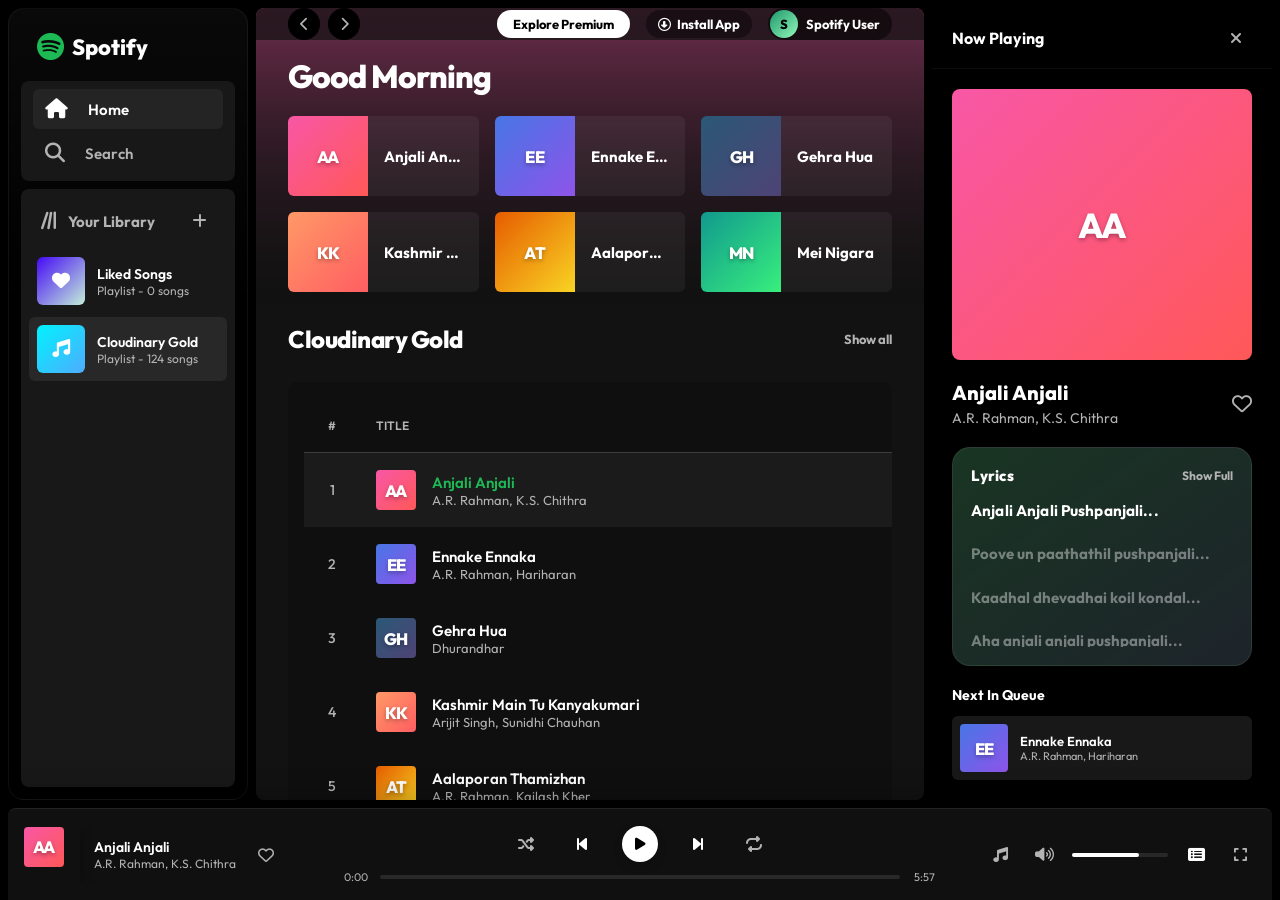
==== index.html @ 9e278f8b "Add files via upload" ====
<!DOCTYPE html>
<html lang="en">
<head>
  <meta charset="UTF-8">
  <meta name="viewport" content="width=device-width, initial-scale=1.0">
  <title>Spotify - Web Player: Music for everyone</title>
  <!-- Google Fonts for premium modern typography -->
  <link rel="preconnect" href="https://fonts.googleapis.com">
  <link rel="preconnect" href="https://fonts.gstatic.com" crossorigin>
  <link href="https://fonts.googleapis.com/css2?family=Outfit:wght@300;400;500;600;700;800&display=swap" rel="stylesheet">
  <!-- FontAwesome for standard premium Spotify iconography -->
  <link rel="stylesheet" href="https://cdnjs.cloudflare.com/ajax/libs/font-awesome/6.4.0/css/all.min.css">
  <link rel="stylesheet" href="style copy.css">
</head>
<body>
  <div class="app-container">
    <!-- LEFT SIDEBAR -->
    <aside class="sidebar">
      <div class="sidebar-logo">
        <i class="fa-brands fa-spotify"></i>
        <span>Spotify</span>
      </div>
      
      <nav class="sidebar-nav">
        <a href="#" class="nav-item active" id="nav-home">
          <i class="fa-solid fa-house"></i>
          <span>Home</span>
        </a>
        <a href="#" class="nav-item" id="nav-search">
          <i class="fa-solid fa-magnifying-glass"></i>
          <span>Search</span>
        </a>
      </nav>

      <div class="sidebar-library">
        <div class="library-header">
          <button class="library-title-btn">
            <i class="fa-solid fa-lines-leaning"></i>
            <span>Your Library</span>
          </button>
          <button class="add-btn" id="add-playlist-btn" title="Create playlist">
            <i class="fa-solid fa-plus"></i>
          </button>
        </div>

        <div class="library-scrollable">
          <!-- Liked Songs Playlist Card -->
          <div class="library-item" id="lib-liked-songs">
            <div class="liked-badge">
              <i class="fa-solid fa-heart"></i>
            </div>
            <div class="item-info">
              <span class="item-title">Liked Songs</span>
              <span class="item-sub">Playlist - <span id="liked-count-badge">0</span> songs</span>
            </div>
          </div>

          <!-- Featured Cloudinary Playlist Card -->
          <div class="library-item active" id="lib-hits">
            <div class="playlist-art-gradient">
              <i class="fa-solid fa-music"></i>
            </div>
            <div class="item-info">
              <span class="item-title">Cloudinary Gold</span>
              <span class="item-sub">Playlist - <span id="total-count-badge">0</span> songs</span>
            </div>
          </div>
        </div>
      </div>
    </aside>

    <!-- MAIN VIEWS PANEL -->
    <main class="main-content" id="main-scrollable">
      <!-- HEADER BAR -->
      <header class="main-header">
        <div class="header-navigation">
          <button class="nav-arrow" id="nav-back-btn" title="Go back">
            <i class="fa-solid fa-chevron-left"></i>
          </button>
          <button class="nav-arrow" id="nav-forward-btn" title="Go forward">
            <i class="fa-solid fa-chevron-right"></i>
          </button>
          
          <!-- SEARCH BAR CONTAINER (Only visible in search mode) -->
          <div class="search-bar-container" id="search-container">
            <i class="fa-solid fa-magnifying-glass search-bar-icon"></i>
            <input type="text" id="search-input" placeholder="What do you want to play?" autocomplete="off">
            <button class="clear-search-btn" id="clear-search-btn" style="display: none;">
              <i class="fa-solid fa-xmark"></i>
            </button>
          </div>
        </div>

        <div class="header-actions">
          <a href="https://github.com" target="_blank" class="explore-premium-btn">Explore Premium</a>
          <button class="install-app-btn"><i class="fa-regular fa-circle-down"></i> Install App</button>
          <button class="profile-btn">
            <div class="profile-avatar">S</div>
            <span class="profile-name">Spotify User</span>
          </button>
        </div>
      </header>

      <!-- DYNAMIC DUST GRID BACKGROUND -->
      <div class="ambient-overlay" id="ambient-overlay"></div>

      <!-- VIEW 1: HOME VIEW -->
      <section class="content-view" id="view-home">
        <div class="home-greeting">
          <h1 id="greeting-text">Good Evening</h1>
        </div>

        <!-- 6-CARD QUICK GRID -->
        <div class="quick-grid" id="quick-grid-container">
          <!-- Dynamic rendering inside app.js -->
        </div>

        <!-- FEATURED SHELF: CLOUDINARY GOLD TRACKS -->
        <div class="shelf-section">
          <div class="shelf-header">
            <h2>Cloudinary Gold</h2>
            <span class="show-all">Show all</span>
          </div>
          
          <!-- PLAYLIST TABLE VIEW (Main interactive list of 12 songs) -->
          <div class="playlist-table-container">
            <table class="tracklist-table">
              <thead>
                <tr>
                  <th class="col-index">#</th>
                  <th class="col-title">Title</th>
                  <th class="col-album">Album</th>
                  <th class="col-date">Date added</th>
                  <th class="col-duration"><i class="fa-regular fa-clock"></i></th>
                </tr>
              </thead>
              <tbody id="tracklist-tbody">
                <!-- Dynamically populated via JS -->
              </tbody>
            </table>
          </div>
        </div>

        <!-- RECOMMENDED PODCASTS SHELF -->
        <div class="shelf-section top-margin-shelf">
          <div class="shelf-header">
            <h2>Made For You</h2>
            <span class="show-all">Show all</span>
          </div>
          <div class="card-grid">
            <div class="playlist-card">
              <div class="card-img-wrapper">
                <div class="card-gradient bg-1">
                  <i class="fa-solid fa-bolt"></i>
                </div>
                <button class="card-play-btn" id="shelf-play-1"><i class="fa-solid fa-play"></i></button>
              </div>
              <span class="card-title">Daily Mix 1</span>
              <span class="card-description">Sid Sriram, A.R. Rahman, and more hits curated for you.</span>
            </div>
            
            <div class="playlist-card">
              <div class="card-img-wrapper">
                <div class="card-gradient bg-2">
                  <i class="fa-solid fa-fire-flame-curved"></i>
                </div>
                <button class="card-play-btn" id="shelf-play-2"><i class="fa-solid fa-play"></i></button>
              </div>
              <span class="card-title">Chill Vibes</span>
              <span class="card-description">Unwind with premium acoustic melodies.</span>
            </div>

            <div class="playlist-card">
              <div class="card-img-wrapper">
                <div class="card-gradient bg-3">
                  <i class="fa-solid fa-heart"></i>
                </div>
                <button class="card-play-btn" id="shelf-play-3"><i class="fa-solid fa-play"></i></button>
              </div>
              <span class="card-title">Retro Gold</span>
              <span class="card-description">Nostalgic tracks from the late 90s and early 2000s.</span>
            </div>

            <div class="playlist-card">
              <div class="card-img-wrapper">
                <div class="card-gradient bg-4">
                  <i class="fa-solid fa-guitar"></i>
                </div>
                <button class="card-play-btn" id="shelf-play-4"><i class="fa-solid fa-play"></i></button>
              </div>
              <span class="card-title">Focus Flow</span>
              <span class="card-description">Instrumentals and rhythmic low-fi beats.</span>
            </div>
          </div>
        </div>
      </section>

      <!-- VIEW 2: SEARCH VIEW -->
      <section class="content-view" id="view-search" style="display: none;">
        <h2 class="search-view-title" id="search-title-text">Browse all</h2>
        
        <!-- SEARCH RESULTS CONTAINER -->
        <div class="search-results-section" id="search-results-section" style="display: none;">
          <div class="search-results-grid">
            <!-- Top Result Card -->
            <div class="top-result-card" id="top-result-card">
              <h3>Top Result</h3>
              <div class="top-result-content" id="top-result-content-container">
                <!-- Dynamically rendered -->
              </div>
            </div>

            <!-- Matching Songs List -->
            <div class="matching-songs-container">
              <h3>Songs</h3>
              <div class="matching-songs-list" id="matching-songs-list">
                <!-- Dynamically rendered -->
              </div>
            </div>
          </div>
        </div>

        <!-- BROWSE CATEGORIES GRID -->
        <div class="categories-grid" id="search-categories-grid">
          <div class="category-card" style="background-color: rgb(39, 133, 106);">
            <span class="cat-title">Podcasts</span>
            <img src="https://images.unsplash.com/photo-1590602847861-f357a9332bbc?q=80&w=200&auto=format&fit=crop" class="cat-img" alt="Podcasts">
          </div>
          <div class="category-card" style="background-color: rgb(30, 50, 100);">
            <span class="cat-title">Live Events</span>
            <img src="https://images.unsplash.com/photo-1514525253161-7a46d19cd819?q=80&w=200&auto=format&fit=crop" class="cat-img" alt="Live Events">
          </div>
          <div class="category-card" style="background-color: rgb(232, 17, 137);">
            <span class="cat-title">Made For You</span>
            <img src="https://images.unsplash.com/photo-1470225620780-dba8ba36b745?q=80&w=200&auto=format&fit=crop" class="cat-img" alt="Made For You">
          </div>
          <div class="category-card" style="background-color: rgb(225, 51, 0);">
            <span class="cat-title">New Releases</span>
            <img src="https://images.unsplash.com/photo-1507838153414-b4b713384a76?q=80&w=200&auto=format&fit=crop" class="cat-img" alt="New Releases">
          </div>
          <div class="category-card" style="background-color: rgb(80, 155, 245);">
            <span class="cat-title">Pop</span>
            <img src="https://images.unsplash.com/photo-1511671782779-c97d3d27a1d4?q=80&w=200&auto=format&fit=crop" class="cat-img" alt="Pop">
          </div>
          <div class="category-card" style="background-color: rgb(240, 55, 165);">
            <span class="cat-title">Hip-Hop</span>
            <img src="https://images.unsplash.com/photo-1493225457124-a3eb161ffa5f?q=80&w=200&auto=format&fit=crop" class="cat-img" alt="Hip-Hop">
          </div>
          <div class="category-card" style="background-color: rgb(141, 103, 171);">
            <span class="cat-title">Bollywood</span>
            <img src="https://images.unsplash.com/photo-1508700115892-45ecd05ae2ad?q=80&w=200&auto=format&fit=crop" class="cat-img" alt="Bollywood">
          </div>
          <div class="category-card" style="background-color: rgb(186, 93, 7);">
            <span class="cat-title">Punjabi</span>
            <img src="https://images.unsplash.com/photo-1487180142328-054b783fc471?q=80&w=200&auto=format&fit=crop" class="cat-img" alt="Punjabi">
          </div>
        </div>
      </section>

      <!-- VIEW 3: LIKED SONGS VIEW -->
      <section class="content-view" id="view-liked" style="display: none;">
        <!-- Large Gradient Banner -->
        <div class="liked-banner">
          <div class="liked-large-badge">
            <i class="fa-solid fa-heart"></i>
          </div>
          <div class="liked-banner-details">
            <span class="playlist-type">PLAYLIST</span>
            <h1 class="playlist-title">Liked Songs</h1>
            <div class="playlist-meta">
              <img src="https://images.unsplash.com/photo-1535713875002-d1d0cf377fde?q=80&w=50&auto=format&fit=crop" class="meta-avatar" alt="Avatar">
              <span class="meta-user">Spotify User</span>
              <span class="bullet">-</span>
              <span class="meta-count" id="liked-count-text">0 songs</span>
            </div>
          </div>
        </div>

        <!-- PLAYLIST ACTIONS BAR -->
        <div class="playlist-actions">
          <button class="play-liked-btn" id="play-liked-main-btn">
            <i class="fa-solid fa-play"></i>
          </button>
        </div>

        <!-- LIKED SONGS TABLE -->
        <div class="playlist-table-container">
          <table class="tracklist-table">
            <thead>
              <tr>
                <th class="col-index">#</th>
                <th class="col-title">Title</th>
                <th class="col-album">Album</th>
                <th class="col-date">Date added</th>
                <th class="col-duration"><i class="fa-regular fa-clock"></i></th>
              </tr>
            </thead>
            <tbody id="liked-tracklist-tbody">
              <!-- Empty state default, otherwise populated via JS -->
            </tbody>
          </table>
          
          <div class="empty-liked-state" id="empty-liked-state">
            <i class="fa-regular fa-heart"></i>
            <h2>Songs you like will appear here</h2>
            <p>Save songs by clicking the heart icon on your player or lists.</p>
            <button class="find-songs-btn" id="find-songs-btn">Find songs</button>
          </div>
        </div>
      </section>
    </main>

    <!-- RIGHT COLLAPSIBLE DETAILS SIDEBAR (NOW PLAYING VIEW) -->
    <aside class="now-playing-panel" id="now-playing-panel">
      <div class="panel-header">
        <h3>Now Playing</h3>
        <button class="close-panel-btn" id="close-panel-btn" title="Close panel">
          <i class="fa-solid fa-xmark"></i>
        </button>
      </div>

      <div class="panel-scrollable">
        <!-- Big Cover Art -->
        <div class="panel-art-wrapper">
          <div class="panel-cover-art" id="panel-cover-art">
            <!-- Rendered in JS with gradients/visuals -->
          </div>
        </div>

        <!-- Track Info -->
        <div class="panel-track-details">
          <div class="panel-track-text">
            <a href="#" class="panel-track-title" id="panel-track-title">Select a track</a>
            <a href="#" class="panel-track-artist" id="panel-track-artist">-</a>
          </div>
          <button class="panel-like-btn" id="panel-like-btn" title="Save to Liked Songs">
            <i class="fa-regular fa-heart"></i>
          </button>
        </div>

        <!-- Ambient Card containing Lyrics and Info -->
        <div class="panel-lyrics-box">
          <div class="lyrics-header">
            <h4>Lyrics</h4>
            <button class="expand-lyrics-btn">Show Full</button>
          </div>
          <div class="lyrics-scroll-container" id="panel-lyrics-container">
            <p class="lyrics-line active">Play a song to view visual lyrics...</p>
          </div>
        </div>

        <!-- Next in Queue Details -->
        <div class="panel-queue-box">
          <h4>Next In Queue</h4>
          <div class="queue-item-card" id="panel-queue-card">
            <div class="queue-card-art" id="panel-queue-art"></div>
            <div class="queue-card-text">
              <span class="queue-title" id="panel-queue-title">Queue is empty</span>
              <span class="queue-artist" id="panel-queue-artist">-</span>
            </div>
            <i class="fa-solid fa-volume-high queue-play-icon"></i>
          </div>
        </div>
      </div>
    </aside>
  </div>

  <!-- BOTTOM PLAYBACK PLAYER CONSOLE -->
  <footer class="player-bar">
    <!-- LEFT PANEL: SONG PREVIEW -->
    <div class="player-track-info">
      <div class="player-mini-art" id="player-mini-art"></div>
      <div class="player-text">
        <span class="track-title-link" id="player-track-title">No song playing</span>
        <span class="track-artist-link" id="player-track-artist">Select a track</span>
      </div>
      <button class="control-btn heart-btn" id="player-like-btn" title="Save to Liked Songs">
        <i class="fa-regular fa-heart"></i>
      </button>
    </div>

    <!-- CENTER PANEL: PLAYBACK INTERACTIVE BUTTONS & PROGRESS BAR -->
    <div class="player-controls">
      <div class="control-buttons">
        <button class="control-btn" id="shuffle-btn" title="Enable Shuffle">
          <i class="fa-solid fa-shuffle"></i>
        </button>
        <button class="control-btn" id="prev-btn" title="Previous Song">
          <i class="fa-solid fa-backward-step"></i>
        </button>
        <button class="control-btn play-pause-btn" id="play-pause-btn" title="Play">
          <i class="fa-solid fa-play"></i>
        </button>
        <button class="control-btn" id="next-btn" title="Next Song">
          <i class="fa-solid fa-forward-step"></i>
        </button>
        <button class="control-btn" id="repeat-btn" title="Enable Repeat">
          <i class="fa-solid fa-repeat"></i>
          <span class="repeat-badge" id="repeat-badge" style="display: none;">1</span>
        </button>
      </div>

      <div class="progress-bar-row">
        <span class="time-label" id="current-time-label">0:00</span>
        <div class="seekbar-container" id="seekbar-container">
          <div class="seekbar-track"></div>
          <div class="seekbar-progress" id="seekbar-progress"></div>
          <div class="seekbar-handle" id="seekbar-handle"></div>
          <!-- Real HTML Range Input overlaid invisibly for high precision click & drag -->
          <input type="range" id="audio-seekbar" class="audio-input-slider" min="0" max="100" value="0">
        </div>
        <span class="time-label" id="duration-label">0:00</span>
      </div>

      <div class="transport-actions" aria-label="Playback actions">
        <button class="transport-pill" id="action-play-btn" type="button">
          <i class="fa-solid fa-play"></i>
          <span>Play</span>
        </button>
        <button class="transport-pill" id="action-pause-btn" type="button">
          <i class="fa-solid fa-pause"></i>
          <span>Pause</span>
        </button>
        <button class="transport-pill" id="action-resume-btn" type="button">
          <i class="fa-solid fa-rotate-right"></i>
          <span>Resume</span>
        </button>
        <button class="transport-pill" id="action-repeat-btn" type="button">
          <i class="fa-solid fa-repeat"></i>
          <span>Repeat</span>
        </button>
      </div>

      <p class="lyrics-mini" id="footer-lyrics-preview">Play a song to show lyrics here.</p>
    </div>

    <!-- RIGHT PANEL: UTILITIES & SYSTEM CONTROLS -->
    <div class="player-utilities">
      <button class="control-btn util-btn" id="queue-btn" title="Now Playing Panel">
        <i class="fa-solid fa-music"></i>
      </button>
      <button class="control-btn util-btn" id="volume-mute-btn" title="Mute Volume">
        <i class="fa-solid fa-volume-high"></i>
      </button>
      <div class="volume-slider-container">
        <div class="seekbar-container volume-seekbar" id="volume-seekbar-container">
          <div class="seekbar-track"></div>
          <div class="seekbar-progress" id="volume-progress"></div>
          <div class="seekbar-handle" id="volume-handle"></div>
          <input type="range" id="volume-slider" class="audio-input-slider" min="0" max="100" value="70">
        </div>
      </div>
      <button class="control-btn util-btn" id="mini-player-btn" title="Mini Player">
        <i class="fa-solid fa-rectangle-list"></i>
      </button>
      <button class="control-btn util-btn" id="fullscreen-btn" title="Maximum Player">
        <i class="fa-solid fa-expand"></i>
      </button>
    </div>
  </footer>

  <!-- DYNAMIC AUDIO ELEMENT -->
  <audio id="main-audio-element" preload="auto"></audio>

  <section class="max-player-overlay" id="max-player-overlay" aria-hidden="true">
    <div class="max-player-header">
      <div>
        <span class="max-player-label">Maximum Player</span>
        <h2>All Songs</h2>
      </div>
      <button class="max-player-close" id="max-player-close" type="button" title="Close maximum player">
        <i class="fa-solid fa-xmark"></i>
      </button>
    </div>

    <div class="max-now-playing">
      <div class="max-now-art" id="max-now-art"></div>
      <div>
        <span class="max-now-title" id="max-now-title">No song playing</span>
        <span class="max-now-artist" id="max-now-artist">Select any thumbnail below</span>
      </div>
    </div>

    <div class="max-song-grid" id="max-song-grid"></div>
  </section>
  
  <script src="app.js"></script>
</body>
</html>
---- style copy.css ----
/* Spotify Web Player - Premium Styling System */

/* CSS Variables */
:root {
  --spotify-green: #1db954;
  --spotify-green-hover: #1ed760;
  --bg-base: #121212;
  --bg-sidebar: #000000;
  --bg-card: #181818;
  --bg-card-hover: #282828;
  --bg-active: #2a2a2a;
  --text-main: #ffffff;
  --text-muted: #b3b3b3;
  --text-active: #ffffff;
  --border-color: rgba(255, 255, 255, 0.1);
  --header-height: 64px;
  --player-height: 92px;
  --ambient-bg: linear-gradient(180deg, #222222 0%, #121212 100%);
  --sidebar-width: 240px;
  --panel-width: 340px;
  --transition-fast: all 0.2s ease;
  --transition-medium: all 0.3s cubic-bezier(0.3, 0, 0, 1);
  --font-main: 'Outfit', 'Segoe UI', 'Inter', Roboto, Helvetica, Arial, sans-serif;
  --accent-coral: #ff7a45;
  --accent-blue: #58a6ff;
  --glass: rgba(255, 255, 255, 0.08);
}

/* Reset and Core Styles */
* {
  box-sizing: border-box;
  margin: 0;
  padding: 0;
  outline: none;
  -webkit-tap-highlight-color: transparent;
}

body {
  font-family: var(--font-main);
  background:
    radial-gradient(circle at top left, rgba(29, 185, 84, 0.18), transparent 34%),
    radial-gradient(circle at bottom right, rgba(88, 166, 255, 0.12), transparent 34%),
    var(--bg-base);
  color: var(--text-main);
  overflow: hidden;
  height: 100vh;
  width: 100vw;
  user-select: none;
  font-size: 14px;
  letter-spacing: 0;
  text-rendering: optimizeLegibility;
}

a {
  text-decoration: none;
  color: inherit;
}

button {
  background: none;
  border: none;
  cursor: pointer;
  font-family: inherit;
  color: inherit;
  display: flex;
  align-items: center;
  justify-content: center;
}

/* Layout Framework */
.app-container {
  display: grid;
  grid-template-columns: var(--sidebar-width) 1fr var(--panel-width);
  grid-template-rows: 1fr;
  height: 100vh;
  width: 100vw;
  background-color: #000000;
  padding: 8px 8px calc(var(--player-height) + 8px) 8px;
  gap: 8px;
}

/* Scrollbar Customization */
::-webkit-scrollbar {
  width: 8px;
  height: 8px;
}

::-webkit-scrollbar-track {
  background: transparent;
}

::-webkit-scrollbar-thumb {
  background: rgba(255, 255, 255, 0.1);
  border-radius: 4px;
}

::-webkit-scrollbar-thumb:hover {
  background: rgba(255, 255, 255, 0.3);
}

/* ==========================================
   LEFT SIDEBAR STYLE
   ========================================== */
.sidebar {
  grid-column: 1;
  grid-row: 1;
  background:
    linear-gradient(180deg, rgba(255, 255, 255, 0.035), transparent 38%),
    var(--bg-sidebar);
  display: flex;
  flex-direction: column;
  border: 1px solid rgba(255, 255, 255, 0.06);
  border-radius: 16px;
  overflow: hidden;
  padding: 12px;
  gap: 8px;
}

.sidebar-logo {
  padding: 12px 16px;
  display: flex;
  align-items: center;
  gap: 8px;
  font-size: 22px;
  font-weight: 800;
  color: var(--text-main);
}

.sidebar-logo i {
  color: var(--spotify-green);
  font-size: 28px;
}

.sidebar-nav {
  background-color: var(--bg-card);
  border-radius: 8px;
  padding: 8px 12px;
  display: flex;
  flex-direction: column;
  gap: 4px;
}

.nav-item {
  display: flex;
  align-items: center;
  gap: 20px;
  padding: 10px 12px;
  color: var(--text-muted);
  font-weight: 600;
  font-size: 15px;
  border-radius: 6px;
  transition: var(--transition-fast);
}

.nav-item i {
  font-size: 20px;
}

.nav-item:hover, .nav-item.active {
  color: var(--text-main);
  background-color: rgba(255, 255, 255, 0.05);
}

.sidebar-library {
  background-color: var(--bg-card);
  border-radius: 8px;
  flex-grow: 1;
  display: flex;
  flex-direction: column;
  overflow: hidden;
  padding: 8px;
}

.library-header {
  display: flex;
  align-items: center;
  justify-content: space-between;
  padding: 8px 12px 12px 12px;
  color: var(--text-muted);
}

.library-title-btn {
  gap: 12px;
  font-size: 15px;
  font-weight: 700;
  transition: var(--transition-fast);
}

.library-title-btn i {
  font-size: 20px;
}

.library-title-btn:hover {
  color: var(--text-main);
}

.add-btn {
  width: 32px;
  height: 32px;
  border-radius: 50%;
  color: var(--text-muted);
  font-size: 16px;
  transition: var(--transition-fast);
}

.add-btn:hover {
  color: var(--text-main);
  background-color: rgba(255, 255, 255, 0.05);
}

.library-scrollable {
  flex-grow: 1;
  overflow-y: auto;
  display: flex;
  flex-direction: column;
  gap: 4px;
}

.library-item {
  display: flex;
  align-items: center;
  gap: 12px;
  padding: 8px;
  border-radius: 6px;
  cursor: pointer;
  transition: var(--transition-fast);
}

.library-item:hover {
  background-color: var(--bg-card-hover);
}

.library-item.active {
  background-color: rgba(255, 255, 255, 0.07);
}

.liked-badge {
  width: 48px;
  height: 48px;
  border-radius: 6px;
  background: linear-gradient(135deg, #450af5, #c4efd9);
  display: flex;
  align-items: center;
  justify-content: center;
  font-size: 18px;
  color: #ffffff;
}

.playlist-art-gradient {
  width: 48px;
  height: 48px;
  border-radius: 6px;
  background: linear-gradient(135deg, #00f2fe 0%, #4facfe 100%);
  display: flex;
  align-items: center;
  justify-content: center;
  font-size: 18px;
  color: #ffffff;
}

.item-info {
  display: flex;
  flex-direction: column;
  overflow: hidden;
}

.item-title {
  font-weight: 600;
  color: var(--text-main);
  white-space: nowrap;
  overflow: hidden;
  text-overflow: ellipsis;
  font-size: 14px;
}

.item-sub {
  font-size: 12px;
  color: var(--text-muted);
}

/* ==========================================
   MAIN CONTENT AREA
   ========================================== */
.main-content {
  grid-column: 2;
  grid-row: 1;
  background-color: var(--bg-base);
  border-radius: 8px;
  position: relative;
  overflow-y: auto;
  display: flex;
  flex-direction: column;
  transition: var(--transition-medium);
}

/* Header style inside Main Content */
.main-header {
  position: sticky;
  top: 0;
  height: var(--header-height);
  display: flex;
  align-items: center;
  justify-content: space-between;
  padding: 0 32px;
  background-color: rgba(18, 18, 18, 0.7);
  backdrop-filter: blur(15px);
  z-index: 10;
  border-top-left-radius: 8px;
  border-top-right-radius: 8px;
}

.header-navigation {
  display: flex;
  align-items: center;
  gap: 8px;
}

.nav-arrow {
  width: 32px;
  height: 32px;
  border-radius: 50%;
  background-color: #000000;
  color: var(--text-muted);
  font-size: 14px;
  transition: var(--transition-fast);
}

.nav-arrow:hover {
  color: var(--text-main);
  background-color: var(--bg-card-hover);
}

.nav-arrow:disabled {
  opacity: 0.35;
  cursor: not-allowed;
}

.nav-arrow:disabled:hover {
  color: var(--text-muted);
  background-color: #000000;
}

/* Search Bar in Header */
.search-bar-container {
  display: none; /* Shown dynamically on Search page click */
  position: relative;
  width: 364px;
  margin-left: 12px;
}

.search-bar-icon {
  position: absolute;
  left: 16px;
  top: 50%;
  transform: translateY(-50%);
  color: var(--text-muted);
  font-size: 16px;
  pointer-events: none;
}

#search-input {
  width: 100%;
  height: 40px;
  border-radius: 500px;
  background-color: #242424;
  border: 1px solid transparent;
  color: var(--text-main);
  padding: 0 44px;
  font-size: 14px;
  font-weight: 500;
  transition: var(--transition-fast);
}

#search-input::placeholder {
  color: var(--text-muted);
}

#search-input:hover {
  background-color: #2a2a2a;
  border-color: rgba(255, 255, 255, 0.1);
}

#search-input:focus {
  background-color: #2a2a2a;
  border-color: var(--text-main);
}

.clear-search-btn {
  position: absolute;
  right: 16px;
  top: 50%;
  transform: translateY(-50%);
  color: var(--text-muted);
  font-size: 18px;
  transition: var(--transition-fast);
}

.clear-search-btn:hover {
  color: var(--text-main);
}

.header-actions {
  display: flex;
  align-items: center;
  gap: 16px;
}

.explore-premium-btn {
  background-color: #ffffff;
  color: #000000;
  font-weight: 700;
  padding: 6px 16px;
  border-radius: 500px;
  font-size: 13px;
  transition: var(--transition-fast);
}

.explore-premium-btn:hover {
  transform: scale(1.04);
}

.install-app-btn {
  color: #ffffff;
  font-weight: 700;
  gap: 6px;
  font-size: 13px;
  padding: 6px 12px;
  border-radius: 500px;
  background-color: rgba(0, 0, 0, 0.4);
  transition: var(--transition-fast);
}

.install-app-btn:hover {
  background-color: rgba(0, 0, 0, 0.6);
  transform: scale(1.04);
}

.profile-btn {
  display: flex;
  align-items: center;
  gap: 8px;
  background-color: rgba(0, 0, 0, 0.5);
  padding: 2px 12px 2px 2px;
  border-radius: 500px;
  font-weight: 700;
  font-size: 13px;
  transition: var(--transition-fast);
}

.profile-btn:hover {
  background-color: rgba(0, 0, 0, 0.8);
}

.profile-avatar {
  width: 28px;
  height: 28px;
  border-radius: 50%;
  background: linear-gradient(135deg, #1d976c, #93f9b9);
  color: #000000;
  display: flex;
  align-items: center;
  justify-content: center;
  font-weight: 800;
}

/* Ambient Background Canvas Gradient */
.ambient-overlay {
  position: absolute;
  top: 0;
  left: 0;
  right: 0;
  height: 320px;
  background: var(--ambient-bg);
  transition: background 1s cubic-bezier(0.3, 0, 0, 1);
  mask-image: linear-gradient(180deg, rgba(0, 0, 0, 1) 0%, rgba(0, 0, 0, 0) 100%);
  -webkit-mask-image: linear-gradient(180deg, rgba(0, 0, 0, 1) 0%, rgba(0, 0, 0, 0) 100%);
  pointer-events: none;
  z-index: 1;
}

.content-view {
  padding: 0 32px 32px 32px;
  position: relative;
  z-index: 2;
}

/* Home Greeting */
.home-greeting h1 {
  font-size: 32px;
  font-weight: 800;
  margin-top: 16px;
  margin-bottom: 20px;
  letter-spacing: -0.03em;
}

/* 6-Card Quick Grid */
.quick-grid {
  display: grid;
  grid-template-columns: repeat(3, 1fr);
  gap: 16px;
  margin-bottom: 32px;
}

.quick-card {
  display: flex;
  align-items: center;
  background-color: rgba(255, 255, 255, 0.05);
  border-radius: 6px;
  overflow: hidden;
  height: 80px;
  cursor: pointer;
  position: relative;
  transition: var(--transition-fast);
  padding-right: 16px;
}

.quick-card:hover {
  background-color: rgba(255, 255, 255, 0.15);
}

.quick-art {
  width: 80px;
  height: 80px;
  min-width: 80px;
  position: relative;
}

.quick-title {
  font-weight: 700;
  font-size: 15px;
  margin-left: 16px;
  flex-grow: 1;
  white-space: nowrap;
  overflow: hidden;
  text-overflow: ellipsis;
}

.quick-play-btn {
  width: 48px;
  height: 48px;
  border-radius: 50%;
  background-color: var(--spotify-green);
  color: #000000;
  font-size: 18px;
  box-shadow: 0 8px 16px rgba(0,0,0,0.3);
  opacity: 0;
  transform: translateY(8px);
  transition: var(--transition-medium);
  position: absolute;
  right: 16px;
}

.quick-card:hover .quick-play-btn {
  opacity: 1;
  transform: translateY(0);
}

.quick-play-btn:hover {
  background-color: var(--spotify-green-hover);
  transform: scale(1.05) !important;
}

/* Shelves Section */
.shelf-section {
  display: flex;
  flex-direction: column;
}

.shelf-header {
  display: flex;
  align-items: center;
  justify-content: space-between;
  margin-bottom: 16px;
}

.shelf-header h2 {
  font-size: 24px;
  font-weight: 800;
  letter-spacing: -0.02em;
}

.show-all {
  color: var(--text-muted);
  font-weight: 700;
  font-size: 13px;
  cursor: pointer;
}

.show-all:hover {
  text-decoration: underline;
}

.top-margin-shelf {
  margin-top: 32px;
}

/* Standard Playlist Grid */
.card-grid {
  display: grid;
  grid-template-columns: repeat(4, 1fr);
  gap: 20px;
}

.playlist-card {
  background-color: var(--bg-card);
  border-radius: 8px;
  padding: 16px;
  display: flex;
  flex-direction: column;
  cursor: pointer;
  transition: var(--transition-medium);
  position: relative;
}

.playlist-card:hover {
  background-color: var(--bg-card-hover);
}

.card-img-wrapper {
  position: relative;
  width: 100%;
  aspect-ratio: 1;
  border-radius: 6px;
  overflow: hidden;
  margin-bottom: 16px;
  box-shadow: 0 8px 24px rgba(0,0,0,0.4);
}

.card-gradient {
  width: 100%;
  height: 100%;
  display: flex;
  align-items: center;
  justify-content: center;
  color: #ffffff;
  font-size: 48px;
}

.bg-1 { background: linear-gradient(135deg, #f53d3d, #ff8e53); }
.bg-2 { background: linear-gradient(135deg, #11998e, #38ef7d); }
.bg-3 { background: linear-gradient(135deg, #fc466b, #3f5efb); }
.bg-4 { background: linear-gradient(135deg, #2c3e50, #000000); }

.card-play-btn {
  width: 48px;
  height: 48px;
  border-radius: 50%;
  background-color: var(--spotify-green);
  color: #000000;
  font-size: 18px;
  box-shadow: 0 8px 16px rgba(0,0,0,0.5);
  position: absolute;
  bottom: 8px;
  right: 8px;
  opacity: 0;
  transform: translateY(8px);
  transition: var(--transition-medium);
}

.playlist-card:hover .card-play-btn {
  opacity: 1;
  transform: translateY(0);
}

.card-play-btn:hover {
  background-color: var(--spotify-green-hover);
  transform: scale(1.05);
}

.card-title {
  font-weight: 700;
  font-size: 15px;
  margin-bottom: 8px;
  white-space: nowrap;
  overflow: hidden;
  text-overflow: ellipsis;
}

.card-description {
  font-size: 12px;
  color: var(--text-muted);
  line-height: 1.4;
  display: -webkit-box;
  -webkit-line-clamp: 2;
  -webkit-box-orient: vertical;
  overflow: hidden;
}

/* ==========================================
   TRACKLIST TABLE (Home & Liked playlists)
   ========================================== */
.playlist-table-container {
  background-color: rgba(0, 0, 0, 0.15);
  border-radius: 8px;
  padding: 16px;
  margin-top: 12px;
  overflow-x: auto;
}

.tracklist-table {
  width: 100%;
  min-width: 680px;
  border-collapse: collapse;
  text-align: left;
}

.tracklist-table th {
  color: var(--text-muted);
  font-size: 12px;
  font-weight: 600;
  text-transform: uppercase;
  padding: 12px 16px;
  border-bottom: 1px solid rgba(255, 255, 255, 0.1);
}

.tracklist-table td {
  padding: 10px 16px;
  vertical-align: middle;
}

.col-index { width: 40px; text-align: center; }
.col-title { width: 40%; }
.col-album { width: 25%; }
.col-date { width: 20%; color: var(--text-muted); }
.col-duration { width: 10%; text-align: right; }

.track-row {
  border-radius: 4px;
  cursor: pointer;
  transition: var(--transition-fast);
}

.track-row:hover {
  background-color: rgba(255, 255, 255, 0.1);
}

.track-row.playing {
  background-color: rgba(255, 255, 255, 0.05);
}

.index-container {
  display: flex;
  align-items: center;
  justify-content: center;
  width: 24px;
  height: 24px;
  position: relative;
  color: var(--text-muted);
  font-weight: 500;
}

.row-play-btn {
  display: none;
  font-size: 12px;
  color: #ffffff;
}

.track-row:hover .row-index {
  display: none;
}

.track-row:hover .row-play-btn {
  display: block;
}

/* Track Row Details */
.title-cell {
  display: flex;
  align-items: center;
  gap: 16px;
}

.cell-art {
  width: 40px;
  height: 40px;
  border-radius: 4px;
  min-width: 40px;
}

.track-name-wrapper {
  display: flex;
  flex-direction: column;
  overflow: hidden;
}

.track-name {
  font-size: 15px;
  font-weight: 600;
  color: var(--text-main);
  white-space: nowrap;
  overflow: hidden;
  text-overflow: ellipsis;
}

.track-row.playing .track-name {
  color: var(--spotify-green);
}

.track-artist {
  font-size: 13px;
  color: var(--text-muted);
  white-space: nowrap;
  overflow: hidden;
  text-overflow: ellipsis;
}

.album-cell {
  font-size: 14px;
  color: var(--text-muted);
  white-space: nowrap;
  overflow: hidden;
  text-overflow: ellipsis;
}

.track-like-wrapper {
  display: flex;
  align-items: center;
  gap: 16px;
}

.track-row-like-btn {
  color: var(--text-muted);
  opacity: 0;
  transition: var(--transition-fast);
  font-size: 14px;
}

.track-row:hover .track-row-like-btn {
  opacity: 1;
}

.track-row-like-btn.liked {
  color: var(--spotify-green) !important;
  opacity: 1 !important;
}

.track-row-like-btn:hover {
  color: var(--text-main);
  transform: scale(1.08);
}

.duration-text {
  font-size: 14px;
  color: var(--text-muted);
}

/* ==========================================
   SEARCH VIEW STYLING
   ========================================== */
.search-view-title {
  font-size: 24px;
  font-weight: 800;
  margin-top: 24px;
  margin-bottom: 20px;
}

.categories-grid {
  display: grid;
  grid-template-columns: repeat(4, 1fr);
  gap: 16px;
}

.category-card {
  height: 200px;
  border-radius: 8px;
  overflow: hidden;
  padding: 16px;
  position: relative;
  cursor: pointer;
  transition: var(--transition-fast);
}

.category-card:hover {
  filter: brightness(1.1);
}

.cat-title {
  font-size: 20px;
  font-weight: 800;
  letter-spacing: -0.02em;
  line-height: 1.2;
}

.cat-img {
  width: 100px;
  height: 100px;
  position: absolute;
  bottom: -15px;
  right: -15px;
  transform: rotate(25deg);
  border-radius: 4px;
  box-shadow: 0 8px 16px rgba(0,0,0,0.3);
}

/* Search results sub-section */
.search-results-section {
  margin-top: 20px;
  margin-bottom: 32px;
}

.search-results-grid {
  display: grid;
  grid-template-columns: 2fr 3fr;
  gap: 24px;
}

.top-result-card h3, .matching-songs-container h3 {
  font-size: 22px;
  font-weight: 800;
  margin-bottom: 12px;
}

.top-result-content {
  background-color: var(--bg-card);
  padding: 24px;
  border-radius: 8px;
  display: flex;
  flex-direction: column;
  position: relative;
  cursor: pointer;
  transition: var(--transition-medium);
  height: 260px;
}

.top-result-content:hover {
  background-color: var(--bg-card-hover);
}

.top-result-art {
  width: 92px;
  height: 92px;
  border-radius: 8px;
  box-shadow: 0 8px 24px rgba(0,0,0,0.5);
  margin-bottom: 24px;
}

.top-result-title {
  font-size: 28px;
  font-weight: 800;
  margin-bottom: 8px;
  white-space: nowrap;
  overflow: hidden;
  text-overflow: ellipsis;
}

.top-result-meta {
  display: flex;
  align-items: center;
  gap: 12px;
}

.top-result-artist {
  font-weight: 700;
  font-size: 14px;
}

.top-result-type {
  background-color: rgba(0,0,0,0.3);
  padding: 4px 12px;
  border-radius: 500px;
  font-size: 12px;
  font-weight: 700;
  text-transform: uppercase;
}

.top-result-play-btn {
  width: 52px;
  height: 52px;
  border-radius: 50%;
  background-color: var(--spotify-green);
  color: #000000;
  font-size: 20px;
  box-shadow: 0 8px 20px rgba(0,0,0,0.6);
  position: absolute;
  bottom: 24px;
  right: 24px;
  opacity: 0;
  transform: translateY(8px);
  transition: var(--transition-medium);
}

.top-result-content:hover .top-result-play-btn {
  opacity: 1;
  transform: translateY(0);
}

.top-result-play-btn:hover {
  background-color: var(--spotify-green-hover);
  transform: scale(1.05);
}

.matching-songs-list {
  display: flex;
  flex-direction: column;
  gap: 4px;
}

.search-match-row {
  display: flex;
  align-items: center;
  justify-content: space-between;
  padding: 8px 16px;
  border-radius: 4px;
  cursor: pointer;
  transition: var(--transition-fast);
}

.search-match-row:hover {
  background-color: rgba(255, 255, 255, 0.08);
}

.search-match-left {
  display: flex;
  align-items: center;
  gap: 16px;
  width: 80%;
  overflow: hidden;
}

.search-match-art {
  width: 40px;
  height: 40px;
  border-radius: 4px;
}

.search-match-text {
  display: flex;
  flex-direction: column;
  overflow: hidden;
}

.search-match-title {
  font-weight: 600;
  font-size: 15px;
  white-space: nowrap;
  overflow: hidden;
  text-overflow: ellipsis;
}

.search-match-artist {
  font-size: 13px;
  color: var(--text-muted);
  white-space: nowrap;
  overflow: hidden;
  text-overflow: ellipsis;
}

.search-match-right {
  display: flex;
  align-items: center;
  gap: 20px;
}

.search-match-duration {
  font-size: 13px;
  color: var(--text-muted);
}

/* ==========================================
   LIKED SONGS VIEW STYLING
   ========================================== */
.liked-banner {
  height: 280px;
  display: flex;
  align-items: flex-end;
  gap: 24px;
  padding-bottom: 24px;
  position: relative;
}

.liked-large-badge {
  width: 176px;
  height: 176px;
  border-radius: 8px;
  background: linear-gradient(135deg, #450af5, #c4efd9);
  display: flex;
  align-items: center;
  justify-content: center;
  font-size: 72px;
  color: #ffffff;
  box-shadow: 0 12px 32px rgba(0,0,0,0.5);
}

.liked-banner-details {
  display: flex;
  flex-direction: column;
}

.playlist-type {
  font-size: 12px;
  font-weight: 800;
  margin-bottom: 8px;
}

.playlist-title {
  font-size: 72px;
  font-weight: 900;
  margin-bottom: 12px;
  letter-spacing: -0.04em;
  line-height: 1;
}

.playlist-meta {
  display: flex;
  align-items: center;
  gap: 8px;
  font-size: 14px;
  font-weight: 600;
}

.meta-avatar {
  width: 24px;
  height: 24px;
  border-radius: 50%;
}

.bullet {
  color: var(--text-muted);
}

.meta-count {
  color: var(--text-muted);
  font-weight: 400;
}

.playlist-actions {
  display: flex;
  align-items: center;
  padding: 24px 0;
}

.play-liked-btn {
  width: 56px;
  height: 56px;
  border-radius: 50%;
  background-color: var(--spotify-green);
  color: #000000;
  font-size: 22px;
  box-shadow: 0 8px 16px rgba(0,0,0,0.4);
  transition: var(--transition-fast);
}

.play-liked-btn:hover {
  background-color: var(--spotify-green-hover);
  transform: scale(1.05);
}

.empty-liked-state {
  display: flex;
  flex-direction: column;
  align-items: center;
  justify-content: center;
  padding: 60px 0;
  text-align: center;
}

.empty-liked-state i {
  font-size: 64px;
  color: var(--text-muted);
  margin-bottom: 24px;
}

.empty-liked-state h2 {
  font-size: 24px;
  font-weight: 800;
  margin-bottom: 12px;
}

.empty-liked-state p {
  color: var(--text-muted);
  margin-bottom: 24px;
  max-width: 400px;
}

.find-songs-btn {
  background-color: #ffffff;
  color: #000000;
  font-weight: 800;
  padding: 12px 32px;
  border-radius: 500px;
  font-size: 14px;
  transition: var(--transition-fast);
}

.find-songs-btn:hover {
  transform: scale(1.05);
}

/* ==========================================
   RIGHT NOW PLAYING DETAILS PANEL
   ========================================== */
.now-playing-panel {
  grid-column: 3;
  grid-row: 1;
  background-color: var(--bg-sidebar);
  border-radius: 8px;
  display: flex;
  flex-direction: column;
  overflow: hidden;
  transition: var(--transition-medium);
}

.now-playing-panel.collapsed {
  display: none;
}

.panel-header {
  height: var(--header-height);
  padding: 0 20px;
  display: flex;
  align-items: center;
  justify-content: space-between;
  border-bottom: 1px solid rgba(255,255,255,0.05);
}

.panel-header h3 {
  font-size: 16px;
  font-weight: 700;
}

.close-panel-btn {
  width: 32px;
  height: 32px;
  border-radius: 50%;
  color: var(--text-muted);
  font-size: 16px;
  transition: var(--transition-fast);
}

.close-panel-btn:hover {
  color: var(--text-main);
  background-color: rgba(255,255,255,0.05);
}

.panel-scrollable {
  flex-grow: 1;
  overflow-y: auto;
  padding: 20px;
  display: flex;
  flex-direction: column;
  gap: 20px;
}

.panel-art-wrapper {
  width: 100%;
  aspect-ratio: 1;
  border-radius: 8px;
  overflow: hidden;
  box-shadow: 0 8px 32px rgba(0,0,0,0.5);
}

.panel-cover-art {
  width: 100%;
  height: 100%;
  display: flex;
  align-items: center;
  justify-content: center;
  font-size: 32px;
  color: #ffffff;
}

.panel-track-details {
  display: flex;
  align-items: center;
  justify-content: space-between;
}

.panel-track-text {
  display: flex;
  flex-direction: column;
  overflow: hidden;
  width: 80%;
}

.panel-track-title {
  font-size: 20px;
  font-weight: 800;
  color: var(--text-main);
  white-space: nowrap;
  overflow: hidden;
  text-overflow: ellipsis;
  margin-bottom: 4px;
}

.panel-track-title:hover {
  text-decoration: underline;
}

.panel-track-artist {
  font-size: 14px;
  color: var(--text-muted);
  white-space: nowrap;
  overflow: hidden;
  text-overflow: ellipsis;
}

.panel-track-artist:hover {
  color: var(--text-main);
  text-decoration: underline;
}

.panel-like-btn {
  font-size: 20px;
  color: var(--text-muted);
  transition: var(--transition-fast);
}

.panel-like-btn:hover {
  color: var(--text-main);
  transform: scale(1.08);
}

.panel-like-btn.liked {
  color: var(--spotify-green) !important;
}

/* Beautiful simulated Lyrics Box */
.panel-lyrics-box {
  background:
    linear-gradient(145deg, rgba(29, 185, 84, 0.18), rgba(88, 166, 255, 0.08)),
    var(--bg-card);
  border: 1px solid rgba(255, 255, 255, 0.08);
  border-radius: 18px;
  padding: 18px;
  display: flex;
  flex-direction: column;
  gap: 12px;
  transition: var(--transition-fast);
}

.panel-lyrics-box:hover {
  background-color: var(--bg-card-hover);
}

.lyrics-header {
  display: flex;
  align-items: center;
  justify-content: space-between;
}

.lyrics-header h4 {
  font-size: 15px;
  font-weight: 800;
  letter-spacing: 0;
}

.expand-lyrics-btn {
  font-size: 12px;
  font-weight: 700;
  color: var(--text-muted);
}

.expand-lyrics-btn:hover {
  color: var(--text-main);
  text-decoration: underline;
}

.lyrics-scroll-container {
  max-height: 150px;
  overflow: auto;
  display: flex;
  flex-direction: column;
  gap: 8px;
  font-weight: 700;
  font-size: 15px;
  line-height: 1.55;
}

.lyrics-line {
  color: rgba(255,255,255,0.4);
  transition: var(--transition-fast);
  border-radius: 10px;
  padding: 2px 0;
}

.lyrics-line.active {
  color: #ffffff;
}

/* Next Queue panel */
.panel-queue-box h4 {
  font-size: 14px;
  font-weight: 700;
  margin-bottom: 12px;
}

.queue-item-card {
  background-color: var(--bg-card);
  border-radius: 6px;
  padding: 8px;
  display: flex;
  align-items: center;
  gap: 12px;
  cursor: pointer;
  transition: var(--transition-fast);
  position: relative;
}

.queue-item-card:hover {
  background-color: var(--bg-card-hover);
}

.queue-card-art {
  width: 48px;
  height: 48px;
  border-radius: 4px;
}

.queue-card-text {
  display: flex;
  flex-direction: column;
  overflow: hidden;
  flex-grow: 1;
}

.queue-title {
  font-weight: 600;
  font-size: 13px;
  color: var(--text-main);
  white-space: nowrap;
  overflow: hidden;
  text-overflow: ellipsis;
}

.queue-artist {
  font-size: 11px;
  color: var(--text-muted);
  white-space: nowrap;
  overflow: hidden;
  text-overflow: ellipsis;
}

.queue-play-icon {
  font-size: 14px;
  color: var(--spotify-green);
  display: none;
}

.queue-item-card:hover .queue-play-icon {
  display: block;
}

/* ==========================================
   BOTTOM PLAYBACK CONTROL BAR
   ========================================== */
.player-bar {
  position: fixed;
  left: 8px;
  right: 8px;
  bottom: 0;
  height: var(--player-height);
  background-color: rgba(18,18,18,0.94);
  backdrop-filter: blur(25px);
  border-top: 1px solid rgba(255,255,255,0.08);
  display: grid;
  grid-template-columns: minmax(190px, 1fr) minmax(340px, 2fr) minmax(190px, 1fr);
  align-items: center;
  padding: 0 16px;
  margin-top: 0;
  border-top-left-radius: 8px;
  border-top-right-radius: 8px;
  box-shadow: 0 -10px 30px rgba(0, 0, 0, 0.28);
  z-index: 1000;
}

/* Left Section: Track Detail Preview */
.player-track-info {
  display: flex;
  align-items: center;
  gap: 14px;
  overflow: hidden;
}

.player-mini-art {
  width: 56px;
  height: 56px;
  min-width: 56px;
  border-radius: 4px;
  box-shadow: 0 4px 12px rgba(0,0,0,0.35);
}

.player-text {
  display: flex;
  flex-direction: column;
  overflow: hidden;
  max-width: 150px;
}

.track-title-link {
  font-size: 14px;
  font-weight: 600;
  color: var(--text-main);
  white-space: nowrap;
  overflow: hidden;
  text-overflow: ellipsis;
}

.track-title-link:hover {
  text-decoration: underline;
  cursor: pointer;
}

.track-artist-link {
  font-size: 12px;
  color: var(--text-muted);
  white-space: nowrap;
  overflow: hidden;
  text-overflow: ellipsis;
}

.track-artist-link:hover {
  color: var(--text-main);
  text-decoration: underline;
  cursor: pointer;
}

.heart-btn {
  color: var(--text-muted);
  font-size: 16px;
  transition: var(--transition-fast);
}

.heart-btn:hover {
  color: var(--text-main);
  transform: scale(1.05);
}

.heart-btn.liked {
  color: var(--spotify-green) !important;
}

/* Center Section: Playing Mechanics & Buttons */
.player-controls {
  display: flex;
  flex-direction: column;
  align-items: center;
  gap: 8px;
}

.control-buttons {
  display: flex;
  align-items: center;
  gap: 24px;
}

.control-btn {
  color: var(--text-muted);
  font-size: 16px;
  transition: var(--transition-fast);
  position: relative;
  width: 32px;
  height: 32px;
}

.control-btn:hover {
  color: var(--text-main);
}

.control-btn.active {
  color: var(--spotify-green);
}

.control-btn.active::after {
  content: '';
  position: absolute;
  bottom: -6px;
  left: 50%;
  transform: translateX(-50%);
  width: 4px;
  height: 4px;
  border-radius: 50%;
  background-color: var(--spotify-green);
}

.play-pause-btn {
  width: 36px;
  height: 36px;
  border-radius: 50%;
  background-color: #ffffff;
  color: #000000;
  font-size: 14px;
  box-shadow: 0 4px 10px rgba(0,0,0,0.2);
}

#prev-btn,
#next-btn,
#mini-player-btn {
  color: #ffffff;
}

#prev-btn:hover,
#next-btn:hover,
#mini-player-btn:hover {
  color: var(--spotify-green-hover);
}

.play-pause-btn:hover {
  background-color: #ffffff;
  transform: scale(1.05);
  color: #000000;
}

.repeat-badge {
  position: absolute;
  top: -8px;
  right: -8px;
  font-size: 9px;
  background-color: var(--spotify-green);
  color: #000000;
  width: 12px;
  height: 12px;
  border-radius: 50%;
  display: flex;
  align-items: center;
  justify-content: center;
  font-weight: 800;
}

.transport-actions {
  display: none;
  align-items: center;
  justify-content: center;
  flex-wrap: wrap;
  gap: 8px;
  max-width: 620px;
}

.transport-pill {
  min-height: 30px;
  padding: 0 12px;
  gap: 7px;
  border-radius: 999px;
  background: rgba(255, 255, 255, 0.07);
  border: 1px solid rgba(255, 255, 255, 0.09);
  color: rgba(255, 255, 255, 0.76);
  font-size: 12px;
  font-weight: 800;
  letter-spacing: 0;
  transition: var(--transition-fast);
}

.transport-pill:hover,
.transport-pill:focus,
.transport-pill.active {
  color: #ffffff;
  background: linear-gradient(135deg, rgba(29, 185, 84, 0.26), rgba(88, 166, 255, 0.18));
  border-color: rgba(29, 185, 84, 0.42);
  transform: translateY(-1px);
}

.transport-pill i {
  color: var(--spotify-green-hover);
}

.lyrics-mini {
  display: none;
}

/* SEEK BAR STYLING */
.progress-bar-row {
  display: flex;
  align-items: center;
  width: 100%;
  max-width: 600px;
  gap: 8px;
}

.time-label {
  font-size: 11px;
  color: var(--text-muted);
  min-width: 32px;
  text-align: center;
}

.seekbar-container {
  flex-grow: 1;
  height: 4px;
  background-color: rgba(255,255,255,0.1);
  border-radius: 2px;
  position: relative;
  cursor: pointer;
}

.seekbar-track {
  position: absolute;
  left: 0;
  top: 0;
  height: 100%;
  width: 100%;
  background-color: transparent;
}

.seekbar-progress {
  position: absolute;
  left: 0;
  top: 0;
  height: 100%;
  width: 0%;
  background-color: #ffffff; /* Turns green on hover */
  border-radius: 2px;
  transition: background-color 0.1s ease;
}

.seekbar-container:hover .seekbar-progress {
  background-color: var(--spotify-green);
}

.seekbar-handle {
  position: absolute;
  top: 50%;
  left: 0%;
  transform: translate(-50%, -50%);
  width: 12px;
  height: 12px;
  border-radius: 50%;
  background-color: #ffffff;
  box-shadow: 0 2px 4px rgba(0,0,0,0.5);
  display: none;
  pointer-events: none;
}

.seekbar-container:hover .seekbar-handle {
  display: block;
}

/* Invisibly overlaid input slider for standard browser mouse dragging */
.audio-input-slider {
  position: absolute;
  left: 0;
  top: 0;
  width: 100%;
  height: 100%;
  opacity: 0;
  cursor: pointer;
  z-index: 5;
}

/* Right Section: Volume & system toggles */
.player-utilities {
  display: flex;
  align-items: center;
  justify-content: flex-end;
  gap: 12px;
}

.util-btn {
  font-size: 15px;
}

.volume-slider-container {
  width: 96px;
  display: flex;
  align-items: center;
}

.volume-seekbar {
  height: 4px;
}

/* Maximum player: all song thumbnails */
.max-player-overlay {
  position: fixed;
  inset: 8px 8px calc(var(--player-height) + 10px);
  z-index: 900;
  display: none;
  grid-template-rows: auto auto 1fr;
  gap: 18px;
  padding: 24px;
  overflow: hidden;
  border-radius: 18px;
  border: 1px solid rgba(255, 255, 255, 0.1);
  background:
    radial-gradient(circle at top left, rgba(29, 185, 84, 0.22), transparent 34%),
    linear-gradient(180deg, rgba(24, 24, 24, 0.98), rgba(10, 10, 10, 0.98));
  box-shadow: 0 30px 80px rgba(0, 0, 0, 0.55);
  backdrop-filter: blur(24px);
}

.max-player-overlay.open {
  display: grid;
}

.max-player-header,
.max-now-playing {
  display: flex;
  align-items: center;
  justify-content: space-between;
  gap: 16px;
}

.max-player-label {
  display: block;
  margin-bottom: 4px;
  color: var(--spotify-green-hover);
  font-size: 12px;
  font-weight: 800;
  text-transform: uppercase;
}

.max-player-header h2 {
  font-size: clamp(2rem, 4vw, 4rem);
  line-height: 1;
  letter-spacing: -0.02em;
}

.max-player-close {
  width: 42px;
  height: 42px;
  border-radius: 50%;
  background: rgba(255, 255, 255, 0.08);
  color: #ffffff;
}

.max-player-close:hover {
  background: rgba(255, 255, 255, 0.14);
}

.max-now-playing {
  justify-content: flex-start;
  padding: 14px;
  border-radius: 16px;
  background: rgba(255, 255, 255, 0.06);
  border: 1px solid rgba(255, 255, 255, 0.08);
}

.max-now-art,
.max-now-cover {
  width: 72px;
  height: 72px;
  border-radius: 12px;
  overflow: hidden;
  flex: 0 0 auto;
}

.max-now-title,
.max-now-artist {
  display: block;
}

.max-now-title {
  color: #ffffff;
  font-size: 22px;
  font-weight: 800;
}

.max-now-artist {
  margin-top: 4px;
  color: var(--text-muted);
  font-size: 14px;
}

.max-song-grid {
  display: grid;
  grid-template-columns: repeat(auto-fill, minmax(150px, 1fr));
  gap: 16px;
  overflow: auto;
  padding-right: 4px;
}

.max-song-card {
  display: grid;
  justify-items: start;
  gap: 8px;
  min-width: 0;
  padding: 12px;
  border-radius: 14px;
  background: rgba(255, 255, 255, 0.055);
  border: 1px solid transparent;
  color: #ffffff;
  text-align: left;
  transition: var(--transition-fast);
}

.max-song-card:hover,
.max-song-card.active {
  background: rgba(255, 255, 255, 0.12);
  border-color: rgba(29, 185, 84, 0.38);
  transform: translateY(-2px);
}

.max-song-art {
  width: 100%;
  aspect-ratio: 1 / 1;
  border-radius: 10px;
  box-shadow: 0 12px 24px rgba(0, 0, 0, 0.26);
}

.max-song-title,
.max-song-artist {
  width: 100%;
  white-space: nowrap;
  overflow: hidden;
  text-overflow: ellipsis;
}

.max-song-title {
  font-size: 14px;
  font-weight: 800;
}

.max-song-artist {
  color: var(--text-muted);
  font-size: 12px;
}

/* ==========================================
   RESPONSIVE OVERRIDES
   ========================================== */
@media (max-width: 1200px) {
  .app-container {
    grid-template-columns: 200px 1fr; /* Right panel collapses */
  }
  .now-playing-panel {
    display: none !important;
  }
}

@media (max-width: 800px) {
  .app-container {
    grid-template-columns: 1fr;
    grid-template-rows: 1fr;
  }
  .sidebar {
    display: none !important; /* Sidebar collapses to make room for full content */
  }
  .quick-grid {
    grid-template-columns: repeat(2, 1fr);
  }
  .card-grid, .categories-grid {
    grid-template-columns: repeat(2, 1fr);
  }
  .search-results-grid {
    grid-template-columns: 1fr;
  }
  .main-header {
    gap: 12px;
  }
  .header-actions {
    gap: 8px;
  }
  .search-bar-container {
    width: min(46vw, 320px);
  }
  .player-bar {
    grid-template-columns: minmax(0, 1fr) minmax(220px, 1.5fr);
    gap: 12px;
  }
  .player-utilities {
    display: none !important;
  }

  .max-player-overlay {
    inset: 8px 8px calc(var(--player-height) + 8px);
    padding: 18px;
  }

  .max-song-grid {
    grid-template-columns: repeat(auto-fill, minmax(120px, 1fr));
  }
}

@media (max-width: 480px) {
  .main-header {
    padding: 0 16px;
  }
  .content-view {
    padding: 0 16px 24px 16px;
  }
  .quick-grid {
    grid-template-columns: 1fr;
  }
  .header-navigation {
    width: 100%;
  }
  .search-bar-container {
    flex: 1;
    width: auto;
    min-width: 0;
  }
  .profile-name {
    display: none;
  }
  .profile-btn {
    padding-right: 2px;
  }
  .liked-banner {
    height: auto;
    align-items: flex-start;
    flex-direction: column;
    padding-top: 24px;
  }
  .liked-large-badge {
    width: 120px;
    height: 120px;
    font-size: 48px;
  }
  .playlist-title {
    font-size: 44px;
  }
  .col-album, .col-date {
    display: none !important; /* Hide album and date added on mobile */
  }
  .player-bar {
    grid-template-columns: 1fr;
    height: auto;
    min-height: var(--player-height);
    padding: 10px 16px;
    align-content: center;
    left: 0;
    right: 0;
  }
  .player-utilities {
    display: none !important;
  }
  .player-track-info {
    min-width: 0;
  }
  .player-controls {
    width: 100%;
  }
  .max-now-playing {
    align-items: flex-start;
  }
  .max-now-title {
    font-size: 18px;
  }
  .max-song-grid {
    grid-template-columns: repeat(2, minmax(0, 1fr));
    gap: 10px;
  }
  .explore-premium-btn, .install-app-btn {
    display: none !important;
  }
}
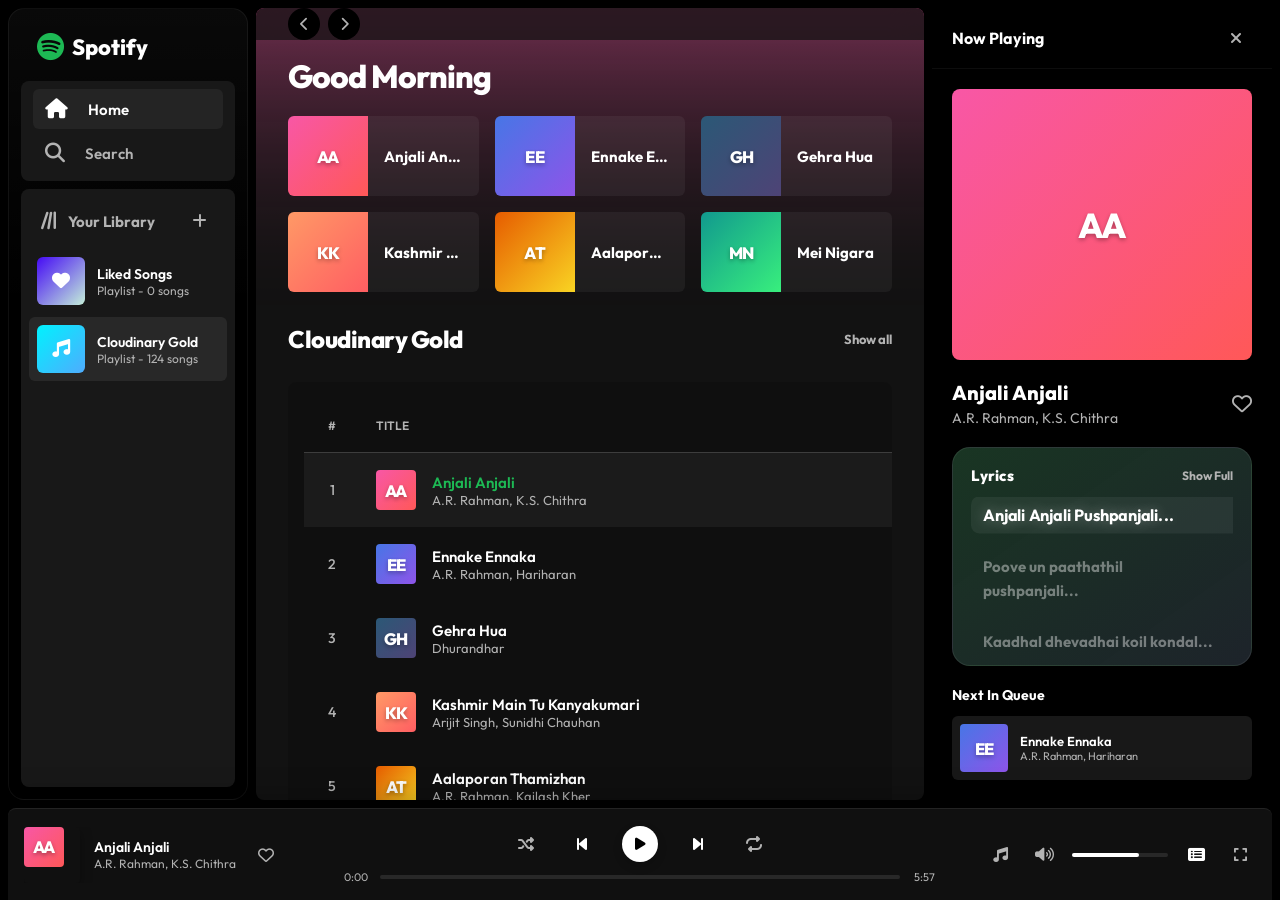
==== commit 6b83c3ab: "Deploy Spotify web app" ====
--- a/index.html
+++ b/index.html
@@ -92,12 +92,6 @@
         </div>
 
         <div class="header-actions">
-          <a href="https://github.com" target="_blank" class="explore-premium-btn">Explore Premium</a>
-          <button class="install-app-btn"><i class="fa-regular fa-circle-down"></i> Install App</button>
-          <button class="profile-btn">
-            <div class="profile-avatar">S</div>
-            <span class="profile-name">Spotify User</span>
-          </button>
         </div>
       </header>
 
@@ -483,6 +477,22 @@
 
     <div class="max-song-grid" id="max-song-grid"></div>
   </section>
+
+  <!-- FULL SCREEN LYRICS OVERLAY -->
+  <section class="lyrics-overlay" id="fullscreen-lyrics-overlay" aria-hidden="true">
+    <div class="lyrics-overlay-header">
+      <div class="lyrics-overlay-trackinfo">
+        <span class="lyrics-overlay-title" id="overlay-lyrics-title">No song playing</span>
+        <span class="lyrics-overlay-artist" id="overlay-lyrics-artist">Select a track</span>
+      </div>
+      <button class="lyrics-overlay-close" id="fullscreen-lyrics-close" type="button" title="Close lyrics">
+        <i class="fa-solid fa-xmark"></i>
+      </button>
+    </div>
+    <div class="lyrics-overlay-container" id="overlay-lyrics-container">
+      <!-- Synced lyrics will dynamically render here in large format -->
+    </div>
+  </section>
   
   <script src="app.js"></script>
 </body>
--- a/style copy.css
+++ b/style copy.css
@@ -1356,6 +1356,7 @@
 }
 
 .lyrics-scroll-container {
+  position: relative;
   max-height: 150px;
   overflow: auto;
   display: flex;
@@ -1367,14 +1368,26 @@
 }
 
 .lyrics-line {
-  color: rgba(255,255,255,0.4);
-  transition: var(--transition-fast);
-  border-radius: 10px;
-  padding: 2px 0;
+  color: rgba(255, 255, 255, 0.4);
+  cursor: pointer;
+  padding: 6px 12px;
+  border-radius: 8px;
+  transition: all 0.25s cubic-bezier(0.4, 0, 0.2, 1);
+  font-weight: 700;
+  display: block;
+  user-select: none;
+}
+
+.lyrics-line:hover {
+  color: rgba(255, 255, 255, 0.85);
+  background-color: rgba(255, 255, 255, 0.04);
 }
 
 .lyrics-line.active {
   color: #ffffff;
+  font-weight: 800;
+  font-size: 1.05em;
+  text-shadow: 0 0 12px rgba(255, 255, 255, 0.35);
 }
 
 /* Next Queue panel */
@@ -2032,3 +2045,141 @@
     display: none !important;
   }
 }
+
+/* ==========================================
+   FULLSCREEN LYRICS OVERLAY STYLING
+   ========================================== */
+.lyrics-overlay {
+  position: fixed;
+  top: 0;
+  left: 0;
+  width: 100vw;
+  height: 100vh;
+  background-color: #121212;
+  z-index: 2000;
+  display: flex;
+  flex-direction: column;
+  opacity: 0;
+  pointer-events: none;
+  transition: opacity 0.5s cubic-bezier(0.4, 0, 0.2, 1);
+}
+
+.lyrics-overlay.open {
+  opacity: 1;
+  pointer-events: auto;
+}
+
+.lyrics-overlay-header {
+  height: 90px;
+  padding: 0 40px;
+  display: flex;
+  align-items: center;
+  justify-content: space-between;
+  border-bottom: 1px solid rgba(255, 255, 255, 0.08);
+  backdrop-filter: blur(15px);
+  background-color: rgba(18, 18, 18, 0.35);
+  z-index: 10;
+}
+
+.lyrics-overlay-trackinfo {
+  display: flex;
+  flex-direction: column;
+  overflow: hidden;
+}
+
+.lyrics-overlay-title {
+  font-size: 24px;
+  font-weight: 800;
+  color: #ffffff;
+  margin-bottom: 4px;
+  letter-spacing: -0.02em;
+}
+
+.lyrics-overlay-artist {
+  font-size: 15px;
+  color: rgba(255, 255, 255, 0.6);
+  font-weight: 500;
+}
+
+.lyrics-overlay-close {
+  width: 48px;
+  height: 48px;
+  border-radius: 50%;
+  color: rgba(255, 255, 255, 0.7);
+  background-color: rgba(255, 255, 255, 0.08);
+  font-size: 20px;
+  transition: all 0.2s ease;
+}
+
+.lyrics-overlay-close:hover {
+  color: #ffffff;
+  background-color: rgba(255, 255, 255, 0.15);
+  transform: scale(1.08);
+}
+
+.lyrics-overlay-container {
+  flex-grow: 1;
+  overflow-y: auto;
+  display: flex;
+  flex-direction: column;
+  align-items: center;
+  padding: 15vh 40px 25vh 40px;
+  gap: 28px;
+  scroll-behavior: smooth;
+}
+
+/* Hide scrollbar for fullscreen lyrics */
+.lyrics-overlay-container::-webkit-scrollbar {
+  display: none;
+}
+.lyrics-overlay-container {
+  -ms-overflow-style: none;  /* IE and Edge */
+  scrollbar-width: none;  /* Firefox */
+}
+
+.overlay-lyrics-line {
+  font-size: 2.4rem;
+  font-weight: 800;
+  text-align: center;
+  max-width: 900px;
+  color: rgba(255, 255, 255, 0.25);
+  cursor: pointer;
+  padding: 8px 24px;
+  border-radius: 12px;
+  transition: all 0.35s cubic-bezier(0.4, 0, 0.2, 1);
+  line-height: 1.45;
+  user-select: none;
+}
+
+.overlay-lyrics-line:hover {
+  color: rgba(255, 255, 255, 0.75);
+  background-color: rgba(255, 255, 255, 0.03);
+}
+
+.overlay-lyrics-line.active {
+  color: #ffffff;
+  transform: scale(1.05);
+  text-shadow: 0 0 40px rgba(255, 255, 255, 0.6);
+}
+
+/* Responsive adjustment for lyrics overlay */
+@media (max-width: 768px) {
+  .lyrics-overlay-header {
+    padding: 0 20px;
+    height: 75px;
+  }
+  .lyrics-overlay-title {
+    font-size: 18px;
+  }
+  .lyrics-overlay-artist {
+    font-size: 13px;
+  }
+  .overlay-lyrics-line {
+    font-size: 1.6rem;
+    padding: 6px 12px;
+  }
+  .overlay-lyrics-line.active {
+    font-size: 1.7rem;
+    text-shadow: 0 0 20px rgba(255, 255, 255, 0.5);
+  }
+}
